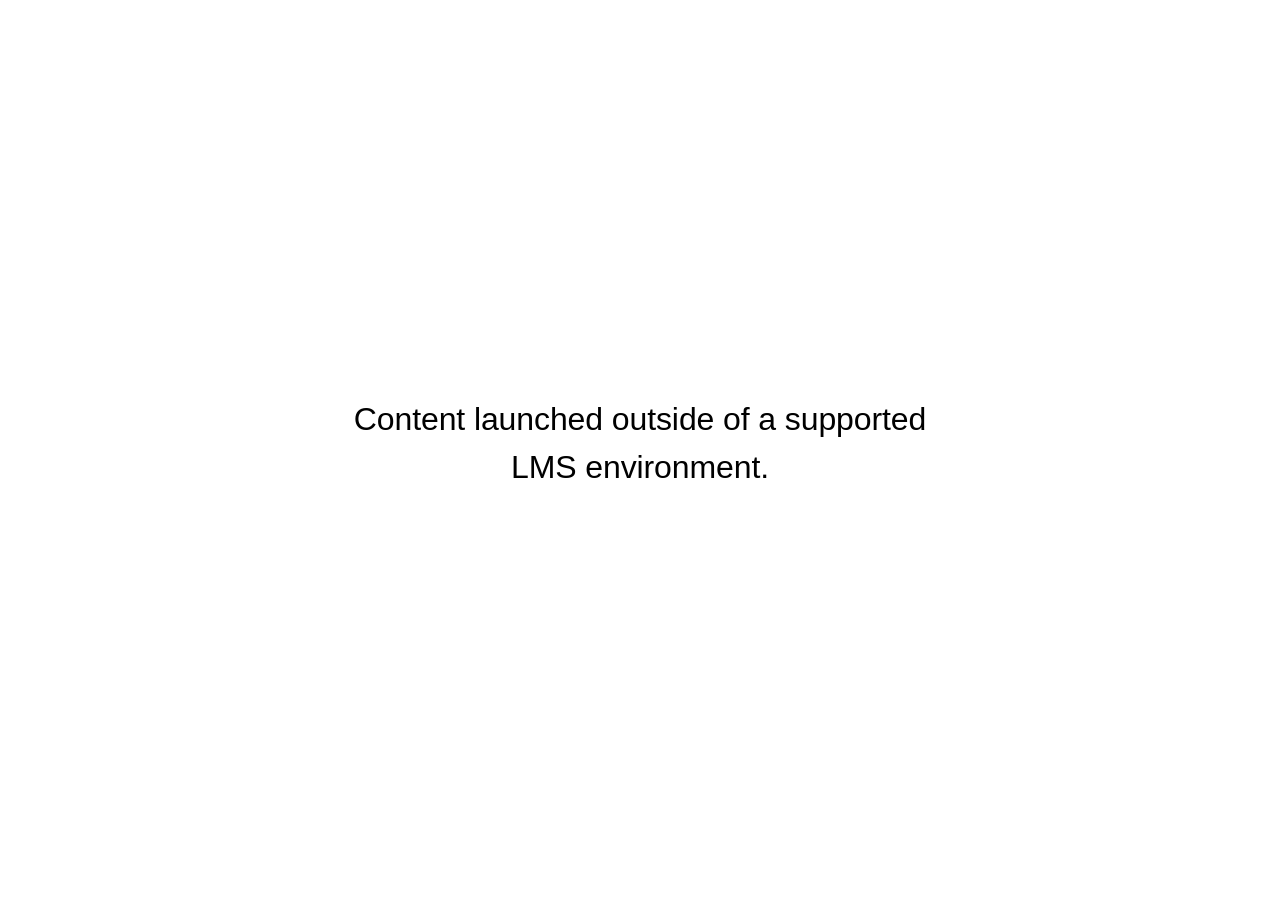
==== safe-decisions/index.html @ 38a1a6b1 "Add Rise course" ====
<!doctype html>
<!-- 
course package version: T2NkK18a
rise_frontend sha: ac777813c344645eacc6f0f1423dc1d7cd86373a
ai_scenario sha: 829a695709e52af51e2e6a9ee84e43035f909327
learn_distribution_frontend sha: 6f05864a11e04685e2ec16e80185fe83fadc07a6
mondrian sha: 509dd1d1a8df705ef9239013702b294fa83fac91
sandbox sha: 42753f3391b109fa3788c525c22880445ab48325
 -->
<html lang="en">
  <head>
    <meta charset="utf-8">
    <meta name="viewport" content="width=device-width,initial-scale=1">
    <title>Making Safe Decisions in the Field</title>
    
    <script type="application/json" id="__CONFIG__">
      {"remoteManifest":{"ai_scenario":{".js":["ai-scenario/entry.js"]},"learn_distribution_frontend":{".js":["learn_dist/entry.js"]},"mondrian":{".js":["mondrian/entry.js"]}},"assetTargetPrefixes":{"media":"assets","font":"lib/fonts"},"loadOnlyInLms":true,"surface":"lms-export","telemetry":{"uri":"https://metrics.articulate.com"}}
    </script>
    
    <script src="lib/dist/ceac0120.js"></script>
  </head>
  <body>
    <div id="app"></div>
    
      <script src="lib/rise/39bb3dab.js"></script>
    
  </body>
</html>
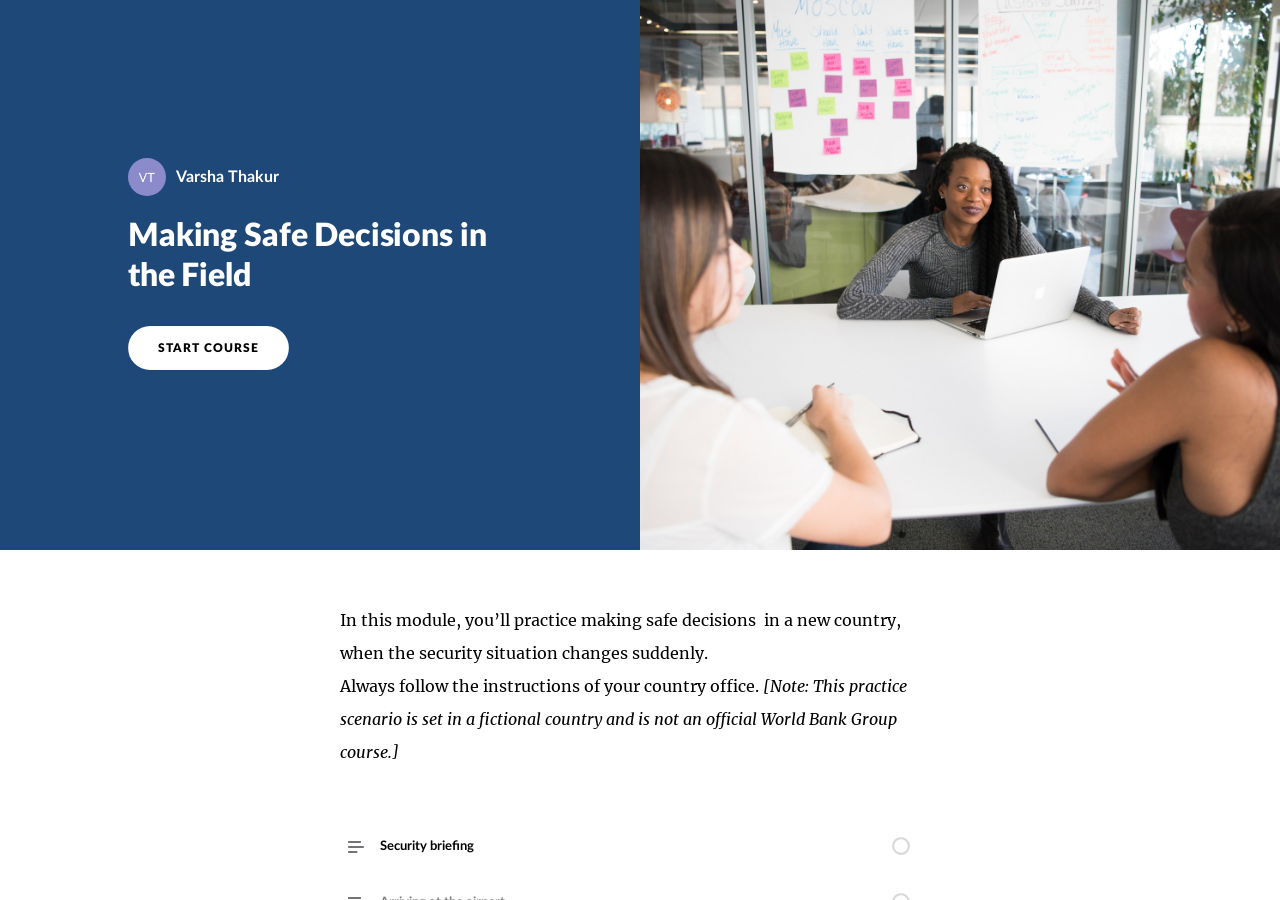
==== commit 6516cbdd: "Add course launcher" ====
--- a/safe-decisions/index.html
+++ b/safe-decisions/index.html
@@ -1,28 +1,64 @@
-<!doctype html>
-<!-- 
-course package version: T2NkK18a
-rise_frontend sha: ac777813c344645eacc6f0f1423dc1d7cd86373a
-ai_scenario sha: 829a695709e52af51e2e6a9ee84e43035f909327
-learn_distribution_frontend sha: 6f05864a11e04685e2ec16e80185fe83fadc07a6
-mondrian sha: 509dd1d1a8df705ef9239013702b294fa83fac91
-sandbox sha: 42753f3391b109fa3788c525c22880445ab48325
- -->
+<!DOCTYPE html>
 <html lang="en">
-  <head>
-    <meta charset="utf-8">
-    <meta name="viewport" content="width=device-width,initial-scale=1">
-    <title>Making Safe Decisions in the Field</title>
-    
-    <script type="application/json" id="__CONFIG__">
-      {"remoteManifest":{"ai_scenario":{".js":["ai-scenario/entry.js"]},"learn_distribution_frontend":{".js":["learn_dist/entry.js"]},"mondrian":{".js":["mondrian/entry.js"]}},"assetTargetPrefixes":{"media":"assets","font":"lib/fonts"},"loadOnlyInLms":true,"surface":"lms-export","telemetry":{"uri":"https://metrics.articulate.com"}}
-    </script>
-    
-    <script src="lib/dist/ceac0120.js"></script>
-  </head>
-  <body>
-    <div id="app"></div>
-    
-      <script src="lib/rise/39bb3dab.js"></script>
-    
-  </body>
+<head>
+<meta charset="utf-8">
+<meta name="viewport" content="width=device-width, initial-scale=1">
+<title>Making Safe Decisions in the Field</title>
+<style>
+  html, body { margin: 0; height: 100%; background: #ffffff; }
+  iframe { display: block; width: 100%; height: 100%; border: 0; }
+</style>
+<script>
+  /* A minimal SCORM 2004 runtime, so the course runs on a website the way it
+     would inside an LMS. Nothing is saved or sent anywhere, and every visit
+     starts fresh. */
+  (function () {
+    var data = {
+      "cmi._version": "1.0",
+      "cmi.mode": "normal",
+      "cmi.credit": "credit",
+      "cmi.entry": "ab-initio",
+      "cmi.completion_status": "unknown",
+      "cmi.success_status": "unknown",
+      "cmi.learner_id": "guest",
+      "cmi.learner_name": "Guest",
+      "cmi.location": "",
+      "cmi.suspend_data": "",
+      "cmi.launch_data": "",
+      "cmi.total_time": "PT0H0M0S",
+      "cmi.time_limit_action": "continue,no message",
+      "cmi.interactions._count": "0",
+      "cmi.objectives._count": "0",
+      "cmi.comments_from_learner._count": "0",
+      "cmi.comments_from_lms._count": "0"
+    };
+    function updateCount(element) {
+      var match = /^cmi\.(interactions|objectives|comments_from_learner)\.(\d+)\./.exec(element);
+      if (!match) { return; }
+      var key = "cmi." + match[1] + "._count";
+      var next = parseInt(match[2], 10) + 1;
+      if (next > parseInt(data[key] || "0", 10)) { data[key] = String(next); }
+    }
+    window.API_1484_11 = {
+      Initialize: function () { return "true"; },
+      Terminate: function () { return "true"; },
+      Commit: function () { return "true"; },
+      GetValue: function (element) {
+        return Object.prototype.hasOwnProperty.call(data, element) ? data[element] : "";
+      },
+      SetValue: function (element, value) {
+        data[element] = String(value);
+        updateCount(element);
+        return "true";
+      },
+      GetLastError: function () { return "0"; },
+      GetErrorString: function () { return ""; },
+      GetDiagnostic: function () { return ""; }
+    };
+  })();
+</script>
+</head>
+<body>
+<iframe src="scormdriver/indexAPI.html" title="Making Safe Decisions in the Field" allow="autoplay; fullscreen"></iframe>
+</body>
 </html>
